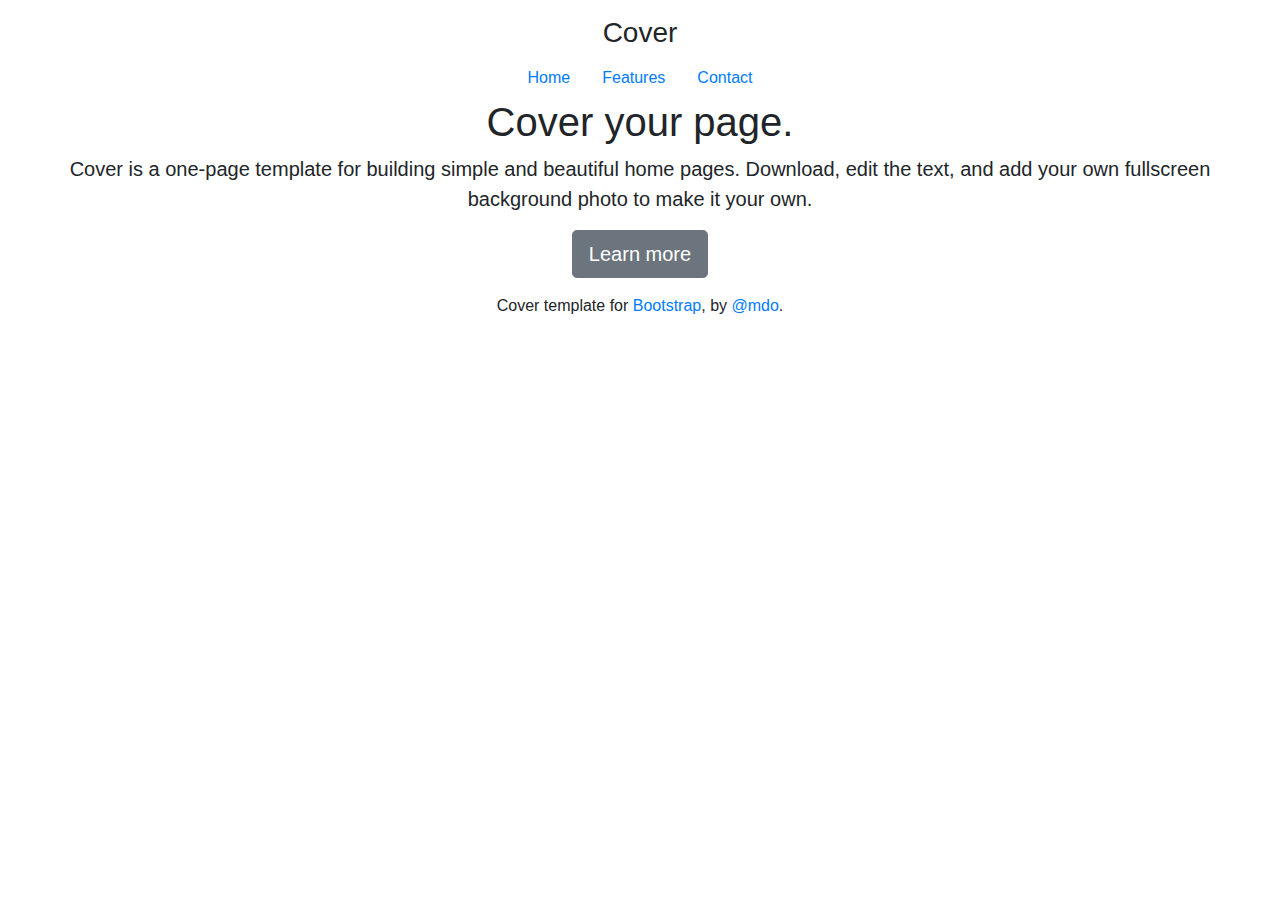
==== index.html @ 09971eb1 "added bootstrap links and template to index.html and style.css" ====
<!DOCTYPE html>
<html lang="en">
<head>
    <meta charset="UTF-8">
    <meta name="viewport" content="width=device-width, initial-scale=1.0">
    <link rel="stylesheet" href="https://maxcdn.bootstrapcdn.com/bootstrap/4.0.0/css/bootstrap.min.css" integrity="sha384-Gn5384xqQ1aoWXA+058RXPxPg6fy4IWvTNh0E263XmFcJlSAwiGgFAW/dAiS6JXm" crossorigin="anonymous">
    <link rel="stylesheet" href="css/style.css">
    <title>Stockwell Hall of Fame</title>
</head>
 <body class="text-center">

    <div class="cover-container d-flex h-100 p-3 mx-auto flex-column">
      <header class="masthead mb-auto">
        <div class="inner">
          <h3 class="masthead-brand">Cover</h3>
          <nav class="nav nav-masthead justify-content-center">
            <a class="nav-link active" href="#">Home</a>
            <a class="nav-link" href="#">Features</a>
            <a class="nav-link" href="#">Contact</a>
          </nav>
        </div>
      </header>

      <main role="main" class="inner cover">
        <h1 class="cover-heading">Cover your page.</h1>
        <p class="lead">Cover is a one-page template for building simple and beautiful home pages. Download, edit the text, and add your own fullscreen background photo to make it your own.</p>
        <p class="lead">
          <a href="#" class="btn btn-lg btn-secondary">Learn more</a>
        </p>
      </main>

      <footer class="mastfoot mt-auto">
        <div class="inner">
          <p>Cover template for <a href="https://getbootstrap.com/">Bootstrap</a>, by <a href="https://twitter.com/mdo">@mdo</a>.</p>
        </div>
      </footer>
    </div>


    <!-- Bootstrap core JavaScript
    ================================================== -->
    <!-- Placed at the end of the document so the pages load faster -->
    <script src="https://code.jquery.com/jquery-3.2.1.slim.min.js" integrity="sha384-KJ3o2DKtIkvYIK3UENzmM7KCkRr/rE9/Qpg6aAZGJwFDMVNA/GpGFF93hXpG5KkN" crossorigin="anonymous"></script>
    <script>window.jQuery || document.write('<script src="../../assets/js/vendor/jquery-slim.min.js"><\/script>')</script>
    <script src="../../assets/js/vendor/popper.min.js"></script>
    <script src="../../dist/js/bootstrap.min.js"></script>
</html>
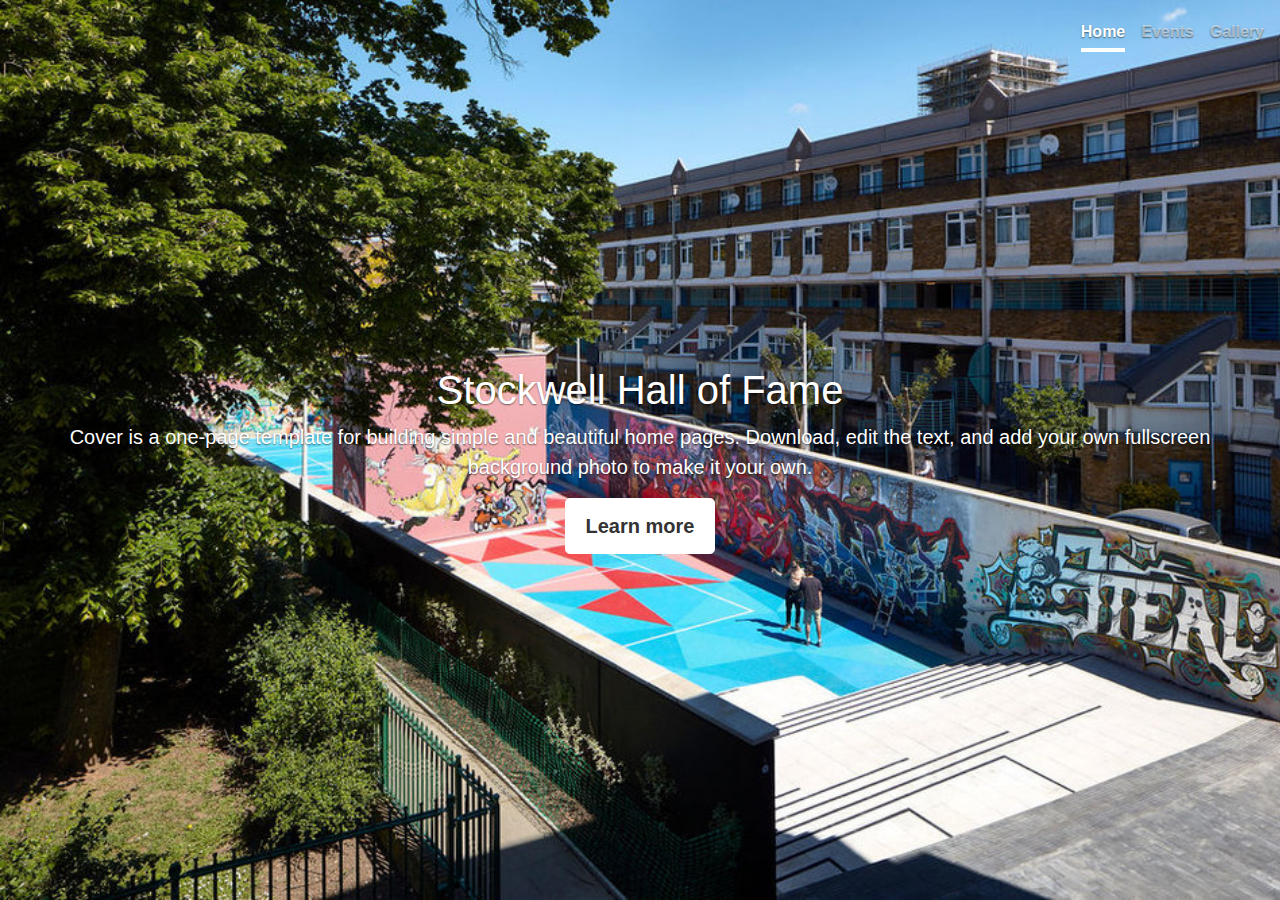
==== commit 076268fd: "added images for gallery to images folder" ====
--- a/index.html
+++ b/index.html
@@ -4,7 +4,7 @@
     <meta charset="UTF-8">
     <meta name="viewport" content="width=device-width, initial-scale=1.0">
     <link rel="stylesheet" href="https://maxcdn.bootstrapcdn.com/bootstrap/4.0.0/css/bootstrap.min.css" integrity="sha384-Gn5384xqQ1aoWXA+058RXPxPg6fy4IWvTNh0E263XmFcJlSAwiGgFAW/dAiS6JXm" crossorigin="anonymous">
-    <link rel="stylesheet" href="css/style.css">
+    <link rel="stylesheet" href="assets/css/style.css">
     <title>Stockwell Hall of Fame</title>
 </head>
  <body class="text-center">
@@ -12,17 +12,16 @@
     <div class="cover-container d-flex h-100 p-3 mx-auto flex-column">
       <header class="masthead mb-auto">
         <div class="inner">
-          <h3 class="masthead-brand">Cover</h3>
           <nav class="nav nav-masthead justify-content-center">
-            <a class="nav-link active" href="#">Home</a>
-            <a class="nav-link" href="#">Features</a>
-            <a class="nav-link" href="#">Contact</a>
+            <a class="nav-link active" href="index.html">Home</a>
+            <a class="nav-link" href="events.html">Events</a>
+            <a class="nav-link" href="gallery.html">Gallery</a>
           </nav>
         </div>
       </header>
 
       <main role="main" class="inner cover">
-        <h1 class="cover-heading">Cover your page.</h1>
+        <h1 class="cover-heading">Stockwell Hall of Fame</h1>
         <p class="lead">Cover is a one-page template for building simple and beautiful home pages. Download, edit the text, and add your own fullscreen background photo to make it your own.</p>
         <p class="lead">
           <a href="#" class="btn btn-lg btn-secondary">Learn more</a>
@@ -30,18 +29,8 @@
       </main>
 
       <footer class="mastfoot mt-auto">
-        <div class="inner">
-          <p>Cover template for <a href="https://getbootstrap.com/">Bootstrap</a>, by <a href="https://twitter.com/mdo">@mdo</a>.</p>
-        </div>
-      </footer>
+          </footer>
     </div>
+</body>
 
-
-    <!-- Bootstrap core JavaScript
-    ================================================== -->
-    <!-- Placed at the end of the document so the pages load faster -->
-    <script src="https://code.jquery.com/jquery-3.2.1.slim.min.js" integrity="sha384-KJ3o2DKtIkvYIK3UENzmM7KCkRr/rE9/Qpg6aAZGJwFDMVNA/GpGFF93hXpG5KkN" crossorigin="anonymous"></script>
-    <script>window.jQuery || document.write('<script src="../../assets/js/vendor/jquery-slim.min.js"><\/script>')</script>
-    <script src="../../assets/js/vendor/popper.min.js"></script>
-    <script src="../../dist/js/bootstrap.min.js"></script>
 </html>--- a/assets/css/style.css
+++ b/assets/css/style.css
@@ -0,0 +1,153 @@
+/*
+ * Globals
+ */
+
+/* Links */
+a,
+a:focus,
+a:hover {
+  color: #fff;
+}
+
+/* Custom default button */
+.btn-secondary,
+.btn-secondary:hover,
+.btn-secondary:focus {
+  color: #333;
+  text-shadow: none; /* Prevent inheritance from `body` */
+  background-color: #fff;
+  border: .05rem solid #fff;
+}
+
+
+/*
+ * Base structure
+ */
+
+html,
+body {
+  height: 100%;
+  background-color: #333;
+}
+
+body {
+  display: -ms-flexbox;
+  display: -webkit-box;
+  display: flex;
+  -ms-flex-pack: center;
+  -webkit-box-pack: center;
+  justify-content: center;
+  color: #fff;
+  text-shadow: 0 .05rem .1rem rgba(0, 0, 0, .5);
+  box-shadow: inset 0 0 5rem rgba(0, 0, 0, .5);
+}
+
+.cover-container {
+  max-width: 100%;
+  background-image: url("../images/background.jpg");
+  background-size: cover;
+}
+
+
+/*
+ * Header
+ */
+.masthead {
+  margin-bottom: 2rem;
+}
+
+.masthead-brand {
+  margin-bottom: 0;
+}
+
+.nav-masthead .nav-link {
+  padding: .25rem 0;
+  font-weight: 700;
+  color: rgba(255, 255, 255, .5);
+  background-color: transparent;
+  border-bottom: .25rem solid transparent;
+}
+
+.nav-masthead .nav-link:hover,
+.nav-masthead .nav-link:focus {
+  border-bottom-color: rgba(255, 255, 255, .25);
+}
+
+.nav-masthead .nav-link + .nav-link {
+  margin-left: 1rem;
+}
+
+.nav-masthead .active {
+  color: #fff;
+  border-bottom-color: #fff;
+}
+
+@media (min-width: 48em) {
+  .masthead-brand {
+    float: left;
+  }
+  .nav-masthead {
+    float: right;
+  }
+}
+
+
+/*
+ * Cover
+ */
+.cover {
+  padding: 0 1.5rem;
+  
+}
+.cover .btn-lg {
+  padding: .75rem 1.25rem;
+  font-weight: 700;
+}
+
+
+/*
+ * Footer
+ */
+.mastfoot {
+  color: rgba(255, 255, 255, .5);
+}
+
+
+/*
+ * Gallery
+ */
+
+.row {
+  display: flex;
+  flex-wrap: wrap;
+  padding: 0 4px;
+}
+
+/* Create three equal columns that sits next to each other */
+.column {
+  flex: 33%;
+  max-width: 33%;
+  padding: 0 4px;
+}
+
+.column img {
+  margin-top: 8px;
+  vertical-align: middle;
+  width: 100%;
+}
+
+/* Responsive layout - makes a two column-layout instead of four columns */
+@media screen and (max-width: 800px) {
+  .column {
+    flex: 50%;
+    max-width: 50%;
+  }
+}
+
+/* Responsive layout - makes the two columns stack on top of each other instead of next to each other */
+@media screen and (max-width: 600px) {
+  .column {
+    flex: 100%;
+    max-width: 100%;
+  }
+}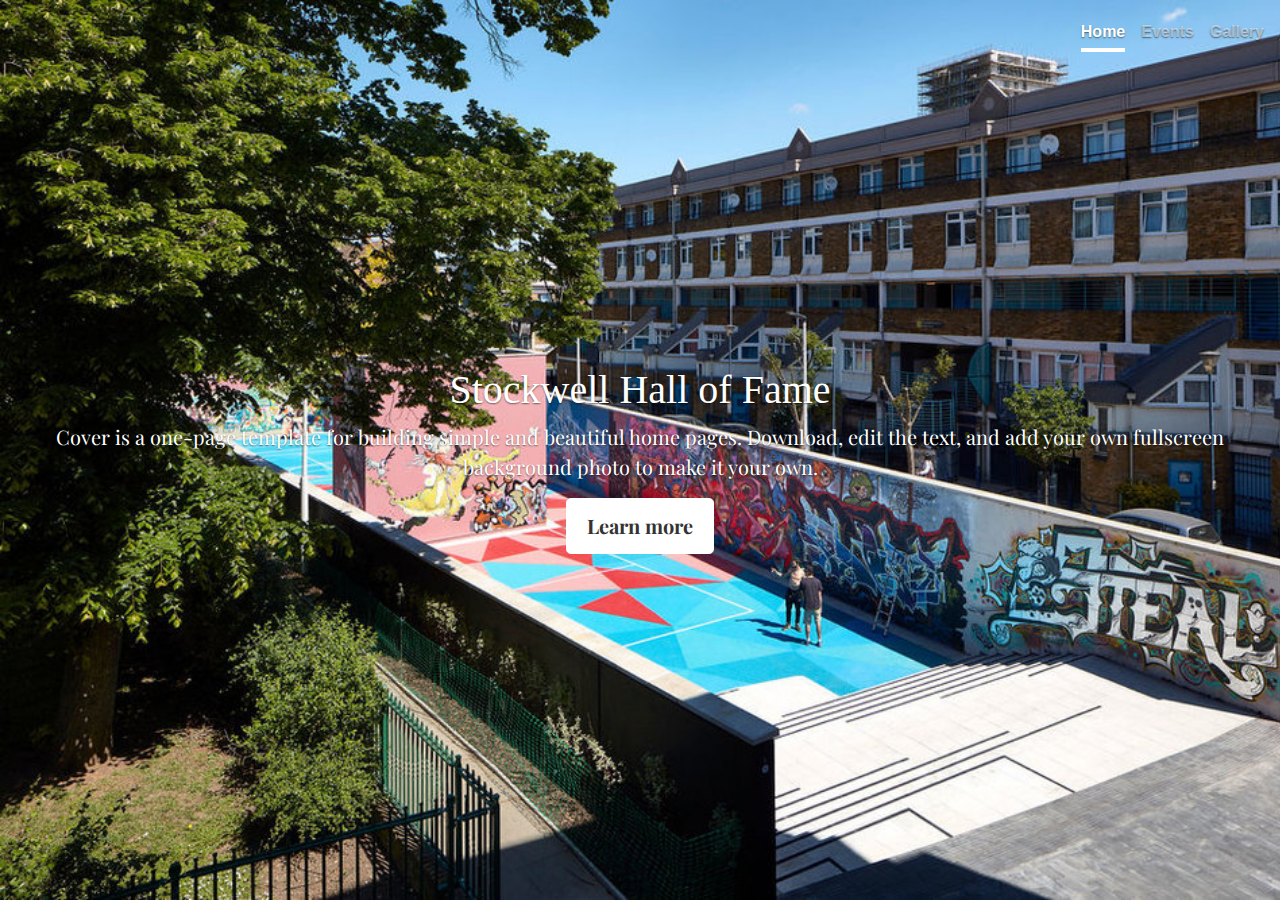
==== commit 17dacf0a: "added images to gallery.html, added bootstrap for events page" ====
--- a/index.html
+++ b/index.html
@@ -4,12 +4,15 @@
     <meta charset="UTF-8">
     <meta name="viewport" content="width=device-width, initial-scale=1.0">
     <link rel="stylesheet" href="https://maxcdn.bootstrapcdn.com/bootstrap/4.0.0/css/bootstrap.min.css" integrity="sha384-Gn5384xqQ1aoWXA+058RXPxPg6fy4IWvTNh0E263XmFcJlSAwiGgFAW/dAiS6JXm" crossorigin="anonymous">
+    <link rel="preconnect" href="https://fonts.gstatic.com">
+ <link rel="preconnect" href="https://fonts.gstatic.com">
+<link href="https://fonts.googleapis.com/css2?family=Permanent+Marker&family=Playfair+Display&display=swap" rel="stylesheet"> 
     <link rel="stylesheet" href="assets/css/style.css">
     <title>Stockwell Hall of Fame</title>
 </head>
  <body class="text-center">
 
-    <div class="cover-container d-flex h-100 p-3 mx-auto flex-column">
+    <div class="cover-container home-background d-flex h-100 p-3 mx-auto flex-column">
       <header class="masthead mb-auto">
         <div class="inner">
           <nav class="nav nav-masthead justify-content-center">
--- a/assets/css/style.css
+++ b/assets/css/style.css
@@ -1,6 +1,12 @@
-/*
- * Globals
- */
+/*text*/
+
+h1, h2, h3, h4, h5{
+    font-family: 'Permanent Marker', cursive;
+}
+
+p{
+    font-family: 'Playfair Display', serif;
+}
 
 /* Links */
 a,
@@ -44,7 +50,11 @@
 
 .cover-container {
   max-width: 100%;
-  background-image: url("../images/background.jpg");
+  
+}
+
+.home-background {
+ background-image: url("../images/background.jpg");
   background-size: cover;
 }
 
@@ -123,10 +133,10 @@
   padding: 0 4px;
 }
 
-/* Create three equal columns that sits next to each other */
+/* Create four equal columns that sits next to each other */
 .column {
-  flex: 33%;
-  max-width: 33%;
+  flex: 25%;
+  max-width: 25%;
   padding: 0 4px;
 }
 
@@ -150,4 +160,15 @@
     flex: 100%;
     max-width: 100%;
   }
-}+}
+
+/*
+ * Gallery
+ */
+
+ .gallery-background{
+     background: url(../images/graff12.jpg) cover;
+     width: 100%;
+     height: 300px;
+
+ }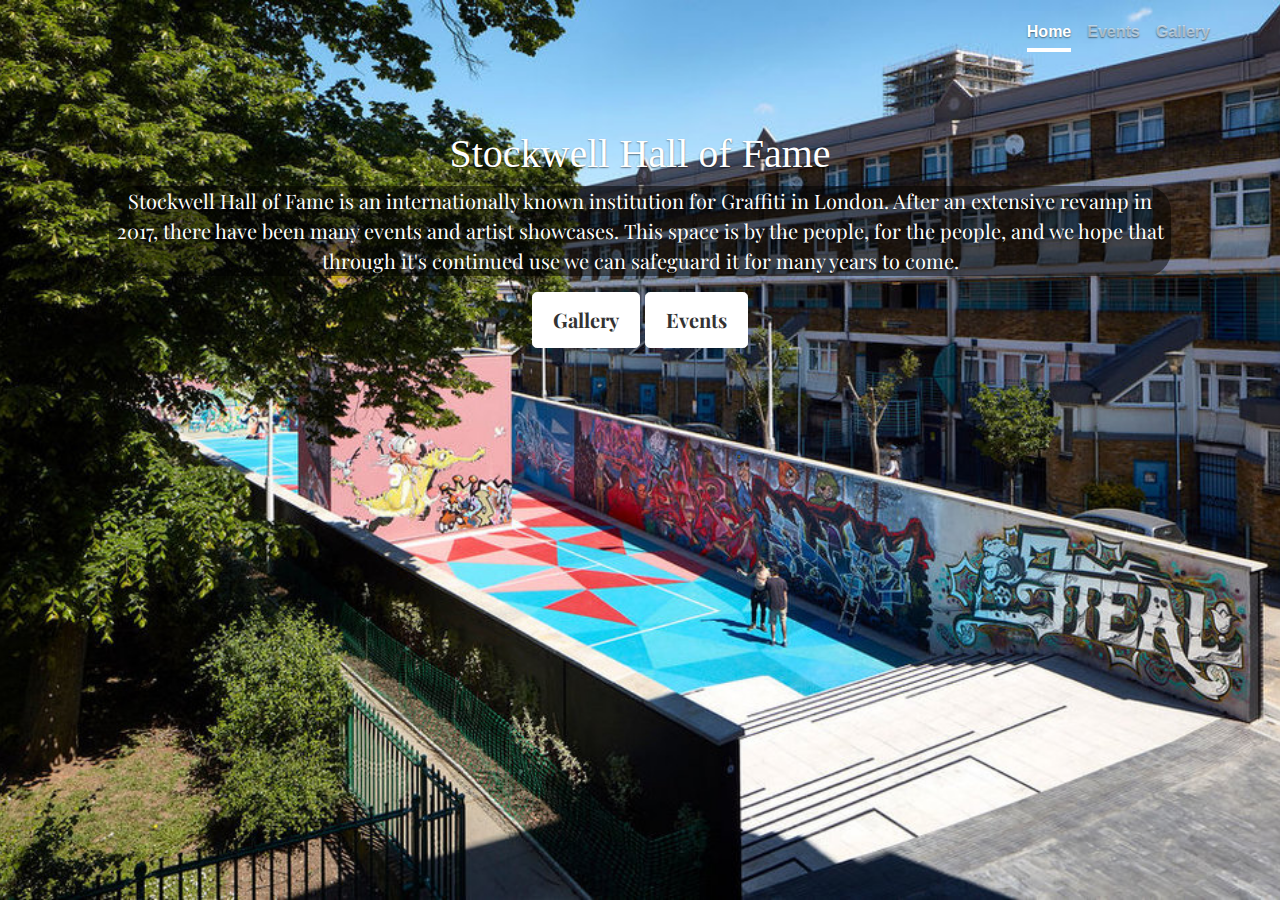
==== commit dfd8dd24: "added to and edited readme.md formating of all pages" ====
--- a/index.html
+++ b/index.html
@@ -1,39 +1,54 @@
 <!DOCTYPE html>
 <html lang="en">
+
 <head>
     <meta charset="UTF-8">
     <meta name="viewport" content="width=device-width, initial-scale=1.0">
-    <link rel="stylesheet" href="https://maxcdn.bootstrapcdn.com/bootstrap/4.0.0/css/bootstrap.min.css" integrity="sha384-Gn5384xqQ1aoWXA+058RXPxPg6fy4IWvTNh0E263XmFcJlSAwiGgFAW/dAiS6JXm" crossorigin="anonymous">
+    <link rel="stylesheet" href="https://maxcdn.bootstrapcdn.com/bootstrap/4.0.0/css/bootstrap.min.css"
+        integrity="sha384-Gn5384xqQ1aoWXA+058RXPxPg6fy4IWvTNh0E263XmFcJlSAwiGgFAW/dAiS6JXm" crossorigin="anonymous">
     <link rel="preconnect" href="https://fonts.gstatic.com">
- <link rel="preconnect" href="https://fonts.gstatic.com">
-<link href="https://fonts.googleapis.com/css2?family=Permanent+Marker&family=Playfair+Display&display=swap" rel="stylesheet"> 
+    <link rel="preconnect" href="https://fonts.gstatic.com">
+    <link href="https://fonts.googleapis.com/css2?family=Permanent+Marker&family=Playfair+Display&display=swap"
+        rel="stylesheet">
     <link rel="stylesheet" href="assets/css/style.css">
     <title>Stockwell Hall of Fame</title>
 </head>
- <body class="text-center">
 
-    <div class="cover-container home-background d-flex h-100 p-3 mx-auto flex-column">
-      <header class="masthead mb-auto">
-        <div class="inner">
-          <nav class="nav nav-masthead justify-content-center">
-            <a class="nav-link active" href="index.html">Home</a>
-            <a class="nav-link" href="events.html">Events</a>
-            <a class="nav-link" href="gallery.html">Gallery</a>
-          </nav>
+<!-- Original code taken from "https://getbootstrap.com/docs/4.0/examples/cover/" -->
+
+
+<body class="text-center home-background">
+
+
+    <div class="cover-container   h-100 p-3 mx-auto flex-column">
+        <header class="masthead mb-auto">
+            <div class="inner">
+                <nav class="nav nav-masthead justify-content-center">
+                    <a class="nav-link active" href="index.html">Home</a>
+                    <a class="nav-link" href="events.html">Events</a>
+                    <a class="nav-link" href="gallery.html">Gallery</a>
+                </nav>
+            </div>
+        </header>
+
+        <div class="container home-info">
+        <div class="inner cover">
+            <h1 class="cover-heading">Stockwell Hall of Fame</h1>
+            <p class="lead home-text">Stockwell Hall of Fame is an internationally known institution for Graffiti in London. After
+                an extensive revamp in 2017, there have been many events and artist showcases. This space is by the
+                people, for the people, and we hope that through it's continued use we can safeguard it for many years
+                to come. </p>
+            <p class="lead">
+                <a href="gallery.html" class="btn btn-lg btn-secondary">Gallery</a>
+                <a href="events.html" class="btn btn-lg btn-secondary">Events</a>
+            </p>
         </div>
-      </header>
 
-      <main role="main" class="inner cover">
-        <h1 class="cover-heading">Stockwell Hall of Fame</h1>
-        <p class="lead">Cover is a one-page template for building simple and beautiful home pages. Download, edit the text, and add your own fullscreen background photo to make it your own.</p>
-        <p class="lead">
-          <a href="#" class="btn btn-lg btn-secondary">Learn more</a>
-        </p>
-      </main>
+        <footer class="mastfoot mt-auto">
+        </footer>
+    </div>
+</div>
 
-      <footer class="mastfoot mt-auto">
-          </footer>
-    </div>
 </body>
 
 </html>--- a/assets/css/style.css
+++ b/assets/css/style.css
@@ -2,17 +2,28 @@
 
 h1, h2, h3, h4, h5{
     font-family: 'Permanent Marker', cursive;
+    z-index: 2;
 }
+
 
 p{
     font-family: 'Playfair Display', serif;
+    z-index: 2;
 }
+
+ .home-text{
+     background-color: rgba(0, 0, 0, .5);
+     border-radius: 25px ;
+   
+}
+
 
 /* Links */
 a,
 a:focus,
 a:hover {
   color: #fff;
+  z-index: 2;
 }
 
 /* Custom default button */
@@ -23,6 +34,7 @@
   text-shadow: none; /* Prevent inheritance from `body` */
   background-color: #fff;
   border: .05rem solid #fff;
+  z-index: 2;
 }
 
 
@@ -36,6 +48,7 @@
   background-color: #333;
 }
 
+
 body {
   display: -ms-flexbox;
   display: -webkit-box;
@@ -45,7 +58,10 @@
   justify-content: center;
   color: #fff;
   text-shadow: 0 .05rem .1rem rgba(0, 0, 0, .5);
-  box-shadow: inset 0 0 5rem rgba(0, 0, 0, .5);
+}
+
+.home-info {
+    margin: 10% 0 0 0;
 }
 
 .cover-container {
@@ -53,9 +69,15 @@
   
 }
 
+
+
 .home-background {
  background-image: url("../images/background.jpg");
   background-size: cover;
+  background-attachment: fixed;
+  background-position: center;
+  background-repeat: no-repeat;
+  z-index: 1;
 }
 
 
@@ -133,7 +155,7 @@
   padding: 0 4px;
 }
 
-/* Create four equal columns that sits next to each other */
+/*  four equal columns that sits next to each other */
 .column {
   flex: 25%;
   max-width: 25%;
@@ -163,12 +185,14 @@
 }
 
 /*
- * Gallery
+ * Events
  */
 
- .gallery-background{
-     background: url(../images/graff12.jpg) cover;
+ .event-background{
+     background-image: url("../images/event-background-master.jpg");
+     background-size: cover;
      width: 100%;
      height: 300px;
-
+     margin: 80px 0 ;
+    
  }